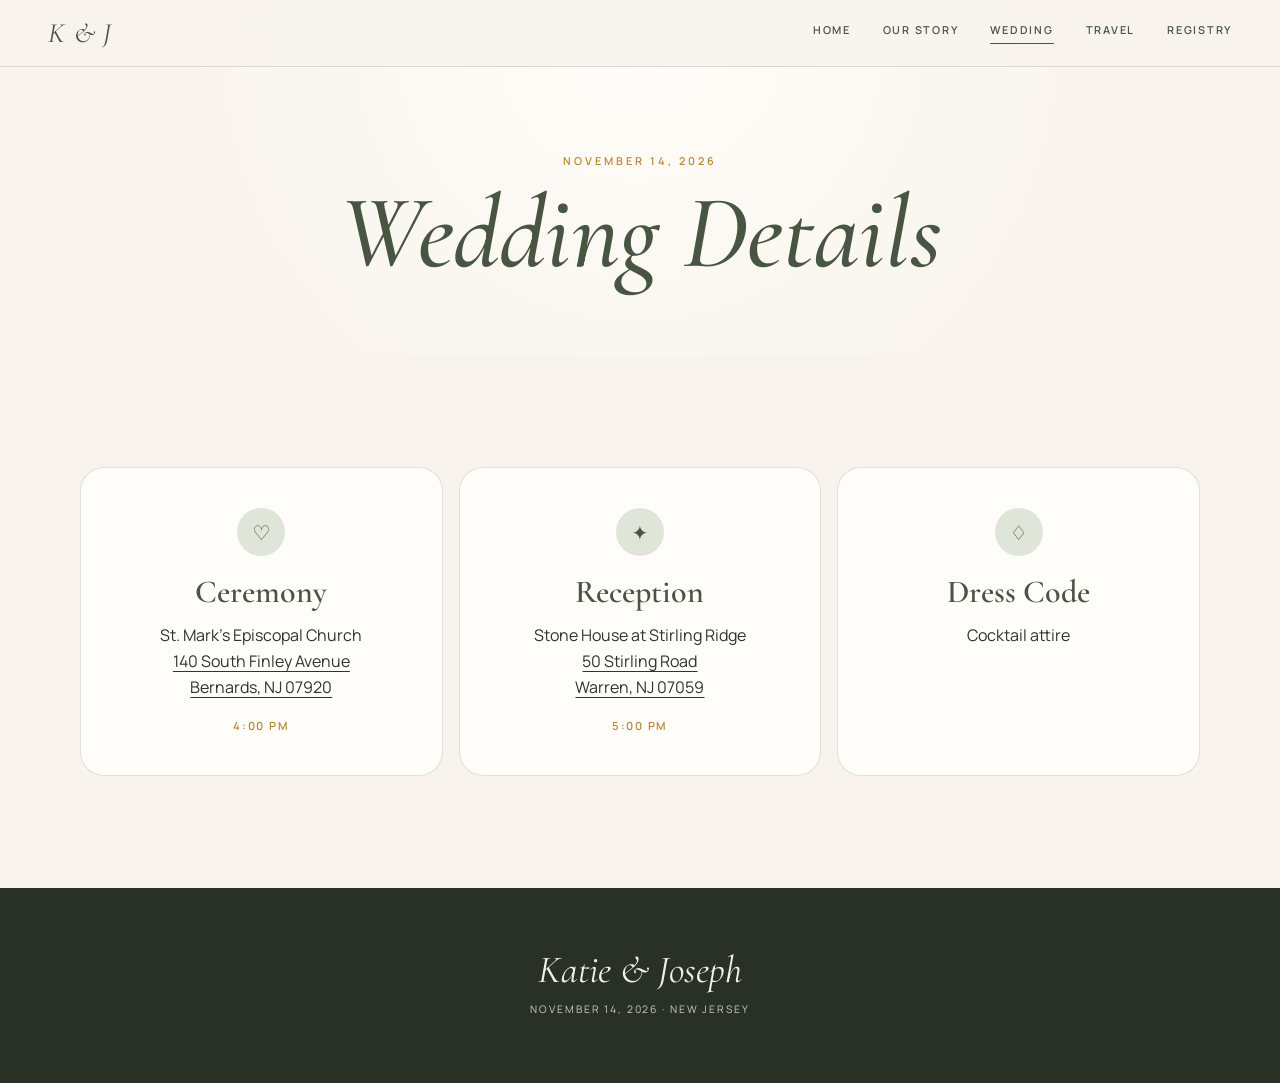
==== details.html @ 3d5af37b "Add files via upload" ====
<!doctype html><html lang="en" class="interior"><head><meta charset="utf-8"><meta name="viewport" content="width=device-width,initial-scale=1,viewport-fit=cover"><meta name="theme-color" content="#f8f4ed"><title>Wedding Details — Katie & Joseph</title><link rel="stylesheet" href="styles.css"></head><body>
<a class="skip-link" href="#main">Skip to content</a><nav class="site-nav" aria-label="Main navigation"><a class="brand" href="index.html">K & J</a><div class="nav-links"><a href="index.html">Home</a><a href="our-story.html">Our Story</a><a class="active" href="details.html">Wedding</a><a href="travel.html">Travel</a><a href="registry.html">Registry</a></div></nav>
<header class="page-hero"><p class="eyebrow">November 14, 2026</p><h1 class="display">Wedding Details</h1></header>
<main id="main"><section class="section"><div class="container details-grid reveal"><article class="detail"><div class="detail-icon" aria-hidden="true">♡</div><h3>Ceremony</h3><p>St. Mark’s Episcopal Church<br><a href="https://maps.google.com/?cid=13200255935323995709" target="_blank" rel="noopener">140 South Finley Avenue<br>Bernards, NJ 07920</a></p><span class="time">4:00 PM</span></article><article class="detail"><div class="detail-icon" aria-hidden="true">✦</div><h3>Reception</h3><p>Stone House at Stirling Ridge<br><a href="https://www.google.com/maps/search/?api=1&amp;query=40.64348480,-74.47051390&amp;query_place_id=ChIJ1TE_xcC7w4kRftOSk5ITYf4" target="_blank" rel="noopener">50 Stirling Road<br>Warren, NJ 07059</a></p><span class="time">5:00 PM</span></article><article class="detail"><div class="detail-icon" aria-hidden="true">♢</div><h3>Dress Code</h3><p>Cocktail attire</p></article></div></section></main>
<footer><div class="footer-mark">Katie & Joseph</div><p class="footer-copy">November 14, 2026 · New Jersey</p></footer><nav class="mobile-dock" aria-label="Quick navigation"><a href="index.html">Home</a><a class="active" href="details.html">Wedding</a><a href="travel.html">Travel</a><a href="registry.html">Registry</a></nav><script src="main.js"></script></body></html>
---- styles.css ----
@import url('https://fonts.googleapis.com/css2?family=Cormorant+Garamond:ital,wght@0,500;0,600;1,500;1,600&family=Manrope:wght@400;500;600&display=swap');

:root{
  --cream:#f8f4ed;--paper:#fffdf9;--ink:#2f342d;--olive:#495543;--sage:#dfe5d9;
  --gold:#b88b35;--gold-soft:#e9d8b4;--line:rgba(73,85,67,.17);
  --shadow:0 18px 45px rgba(39,48,36,.12);--radius:24px;
}
*{box-sizing:border-box;margin:0;padding:0}
html{scroll-behavior:smooth;background:var(--cream)}
body{font-family:Manrope,system-ui,sans-serif;color:var(--ink);background:var(--cream);line-height:1.65;overflow-x:hidden;-webkit-font-smoothing:antialiased}
img{display:block;width:100%;height:auto}a{color:inherit}button{font:inherit}.skip-link{position:fixed;left:1rem;top:-5rem;z-index:999;background:var(--ink);color:#fff;padding:.8rem 1rem;border-radius:999px}.skip-link:focus{top:1rem}
:focus-visible{outline:3px solid var(--gold);outline-offset:4px}

.site-nav{position:fixed;inset:0 0 auto;z-index:100;display:flex;align-items:center;justify-content:space-between;padding:.85rem 1rem;color:#fff;transition:.3s;background:linear-gradient(180deg,rgba(19,26,18,.55),transparent)}
.site-nav.scrolled,.interior .site-nav{background:rgba(248,244,237,.94);color:var(--olive);border-bottom:1px solid var(--line);backdrop-filter:blur(18px);-webkit-backdrop-filter:blur(18px)}
.brand{font:italic 1.75rem 'Cormorant Garamond',serif;text-decoration:none;letter-spacing:.03em;z-index:102}
.menu-btn{display:grid;place-items:center;width:46px;height:46px;border:1px solid currentColor;border-radius:50%;background:transparent;color:inherit;cursor:pointer;z-index:102}
.menu-icon,.menu-icon:before,.menu-icon:after{display:block;width:19px;height:1.5px;background:currentColor;transition:.25s;content:''}.menu-icon:before{transform:translateY(-6px)}.menu-icon:after{transform:translateY(4.5px)}
.menu-btn[aria-expanded="true"] .menu-icon{background:transparent}.menu-btn[aria-expanded="true"] .menu-icon:before{transform:translateY(0) rotate(45deg)}.menu-btn[aria-expanded="true"] .menu-icon:after{transform:translateY(-1.5px) rotate(-45deg)}
.nav-links{position:fixed;inset:0;display:flex;flex-direction:column;justify-content:center;align-items:center;gap:1.15rem;background:rgba(248,244,237,.98);color:var(--olive);opacity:0;visibility:hidden;transform:translateY(-12px);transition:.28s;z-index:101}
.nav-links.open{opacity:1;visibility:visible;transform:none}.nav-links a{font:500 clamp(1.7rem,8vw,2.5rem) 'Cormorant Garamond',serif;text-decoration:none}.nav-links a.active{color:var(--gold)}

.hero{min-height:100svh;position:relative;display:grid;place-items:end center;text-align:center;color:#fff;background:#293126;overflow:hidden}
.hero-media,.hero-media:after{position:absolute;inset:0}.hero-media img{height:100%;object-fit:cover;object-position:58% 8%;filter:grayscale(1) contrast(.95)}.hero-media:after{content:'';background:linear-gradient(180deg,rgba(15,20,14,.2),rgba(15,20,14,.16) 38%,rgba(15,20,14,.82))}
.hero-content{position:relative;z-index:2;width:100%;padding:.5rem 1.25rem 5rem;animation:rise .9s both}.kicker,.eyebrow{font-size:.68rem;font-weight:600;letter-spacing:.28em;text-transform:uppercase}.kicker{margin-bottom:1.2rem;color:#f5e9d0;position:relative;top:12px}.hero h1{font:italic 500 clamp(4.3rem,21vw,8rem)/.72 'Cormorant Garamond',serif;text-shadow:0 3px 28px rgba(0,0,0,.2)}.hero h1 span{display:block;font-size:.42em;color:var(--gold-soft);line-height:.8;margin:.22em 0}.hero-date{margin-top:2rem;font:600 1.3rem 'Cormorant Garamond',serif;letter-spacing:.15em}.hero-place{font-size:.7rem;letter-spacing:.25em;text-transform:uppercase;margin-top:.4rem}.scroll-cue{position:absolute;bottom:1.4rem;z-index:2;font-size:.62rem;letter-spacing:.22em;text-transform:uppercase}.scroll-cue:after{content:'';display:block;width:1px;height:34px;background:rgba(255,255,255,.7);margin:.7rem auto 0}

.section{padding:5.5rem 1rem}.container{width:min(1120px,100%);margin:auto}.narrow{width:min(720px,100%);margin:auto}.center{text-align:center}.eyebrow{color:var(--gold);margin-bottom:.9rem}.display{font:italic 500 clamp(2.8rem,12vw,5rem)/.95 'Cormorant Garamond',serif;color:var(--olive)}.lede{font:500 clamp(1.3rem,5.5vw,1.8rem)/1.45 'Cormorant Garamond',serif;color:#596052}.button{display:inline-flex;align-items:center;justify-content:center;min-height:52px;margin-top:1.7rem;padding:.9rem 1.4rem;border:0;border-radius:999px;background:var(--olive);color:#fff;text-decoration:none;font-size:.7rem;font-weight:600;letter-spacing:.18em;text-transform:uppercase;box-shadow:0 10px 22px rgba(73,85,67,.18);transition:.2s}.button:active{transform:scale(.98)}.button.gold{background:var(--gold)}

.intro{display:grid;gap:2.4rem}.intro-photo{position:relative;border-radius:180px 180px var(--radius) var(--radius);overflow:hidden;box-shadow:var(--shadow);border:1px solid var(--gold)}.intro-photo:after{content:'';position:absolute;inset:12px;border:1px solid rgba(255,255,255,.5);border-radius:inherit;pointer-events:none}.intro-photo img{aspect-ratio:4/5;object-fit:cover;object-position:center top}.intro-copy p{margin-top:1.2rem}.text-link{display:inline-flex;align-items:center;gap:.55rem;margin-top:1.5rem;color:var(--olive);font-size:.72rem;font-weight:600;letter-spacing:.16em;text-transform:uppercase;text-decoration:none}.text-link:after{content:'→';font-size:1rem;color:var(--gold)}

.countdown-section{background:var(--olive);color:#fff;padding:3.6rem 1rem;text-align:center}.countdown-section .eyebrow{color:var(--gold-soft)}.countdown{display:grid;grid-template-columns:repeat(3,1fr);gap:.6rem;max-width:520px;margin:1.4rem auto 0}.countdown>div{padding:1rem .25rem;border:1px solid rgba(255,255,255,.14);border-radius:18px}.countdown .num{font:500 clamp(2.1rem,10vw,3.8rem)/1 'Cormorant Garamond',serif;color:#f1dfbd}.countdown .lbl{font-size:.58rem;letter-spacing:.16em;text-transform:uppercase;margin-top:.5rem}
.cards{display:grid;gap:1rem;margin-top:2.2rem}.card{padding:2rem 1.35rem;background:var(--paper);border:1px solid var(--line);border-radius:var(--radius);box-shadow:0 8px 22px rgba(47,52,45,.04)}.card .number{font:italic 1.35rem 'Cormorant Garamond',serif;color:var(--gold)}.card h3{font:600 1.8rem 'Cormorant Garamond',serif;color:var(--olive);margin:.35rem 0}.card p{font-size:.9rem;color:#62675e}

.page-hero{padding:9.5rem 1rem 4.5rem;text-align:center;background:radial-gradient(circle at 50% 10%,#fffdf9,var(--cream) 65%)}.page-hero .display{font-size:clamp(3.5rem,17vw,6.5rem)}
.story-layout{display:grid;gap:2.5rem}.story-layout>img{aspect-ratio:3/4;object-fit:cover;object-position:center top;border-radius:180px 180px var(--radius) var(--radius);box-shadow:var(--shadow);border:1px solid var(--gold)}.story-copy .display{margin-bottom:1.6rem}.story-copy p{margin-bottom:1.15rem}.signature{font:italic 1.55rem 'Cormorant Garamond',serif;color:var(--olive)}.timeline-graphic{margin:3rem auto 0;border:1px solid var(--gold-soft);border-radius:20px;box-shadow:var(--shadow)}
.details-grid{display:grid;gap:1rem}.detail{padding:2rem 1.25rem;text-align:center;background:var(--paper);border:1px solid var(--line);border-radius:var(--radius)}.detail-icon{display:grid;place-items:center;width:48px;height:48px;margin:0 auto 1rem;border-radius:50%;background:var(--sage);color:var(--olive);font-size:1.25rem}.detail h3{font:600 2rem 'Cormorant Garamond',serif;color:var(--olive)}.detail p{margin-top:.65rem}.detail a{text-underline-offset:4px}.detail .time{display:block;margin-top:1rem;color:var(--gold);font-size:.7rem;font-weight:600;letter-spacing:.16em;text-transform:uppercase}
.info-card{padding:2rem 1.25rem;border-radius:var(--radius);background:var(--paper);border:1px solid var(--line);box-shadow:var(--shadow)}.info-card p+p{margin-top:1rem}.hotel-meta{display:flex;flex-wrap:wrap;justify-content:center;gap:.55rem;margin-top:1.3rem}.pill{padding:.55rem .8rem;border-radius:999px;background:var(--sage);color:var(--olive);font-size:.72rem;font-weight:600}
.registry-note{max-width:560px;margin:0 auto}.registry-heart{font:italic 3.6rem 'Cormorant Garamond',serif;color:var(--gold);line-height:1;margin-bottom:.5rem}

footer{padding:3.7rem 1rem 6.5rem;background:#293126;color:#eef0ea;text-align:center}.footer-mark{font:italic 2.4rem 'Cormorant Garamond',serif}.footer-copy{margin-top:.5rem;color:#c9cebf;font-size:.65rem;letter-spacing:.18em;text-transform:uppercase}
.mobile-dock{position:fixed;left:50%;bottom:max(.7rem,env(safe-area-inset-bottom));z-index:80;display:flex;gap:.25rem;width:calc(100% - 1.2rem);max-width:420px;padding:.4rem;transform:translateX(-50%);border:1px solid rgba(255,255,255,.55);border-radius:999px;background:rgba(255,253,249,.91);box-shadow:0 12px 40px rgba(35,42,32,.2);backdrop-filter:blur(16px);-webkit-backdrop-filter:blur(16px)}.mobile-dock a{flex:1;display:grid;place-items:center;min-height:44px;border-radius:999px;color:var(--olive);text-decoration:none;font-size:.61rem;font-weight:600;letter-spacing:.08em;text-transform:uppercase}.mobile-dock a.active{background:var(--olive);color:#fff}
.reveal{opacity:0;transform:translateY(18px);transition:.7s ease}.reveal.visible{opacity:1;transform:none}
@keyframes rise{from{opacity:0;transform:translateY(18px)}to{opacity:1;transform:none}}
@media (min-width:760px){.site-nav{padding:1rem 3rem}.menu-btn{display:none}.nav-links{position:static;display:flex;flex-direction:row;gap:2rem;background:none;color:inherit;opacity:1;visibility:visible;transform:none}.nav-links a{font:600 .68rem Manrope,sans-serif;letter-spacing:.16em;text-transform:uppercase}.nav-links a.active{color:inherit}.nav-links a:after{content:'';display:block;width:0;height:1px;margin-top:.35rem;background:currentColor;transition:.2s}.nav-links a:hover:after,.nav-links a.active:after{width:100%}.hero-content{padding:0 1.25rem 6rem}.hero h1 span{display:inline-block;margin:0 .08em}.section{padding:7rem 2rem}.intro,.story-layout{grid-template-columns:1fr 1fr;gap:5rem;align-items:center}.cards,.details-grid{grid-template-columns:repeat(3,1fr)}.mobile-dock{display:none}footer{padding-bottom:4rem}.timeline-graphic{max-width:800px}}
@media (min-width:1000px){.hero-media img{object-position:50% 22%}.intro-photo{max-width:470px}.card{padding:2.4rem 1.7rem}.detail{padding:2.5rem 1.7rem}}
@media (prefers-reduced-motion:reduce){html{scroll-behavior:auto}.reveal,.hero-content{opacity:1;transform:none;transition:none;animation:none}}
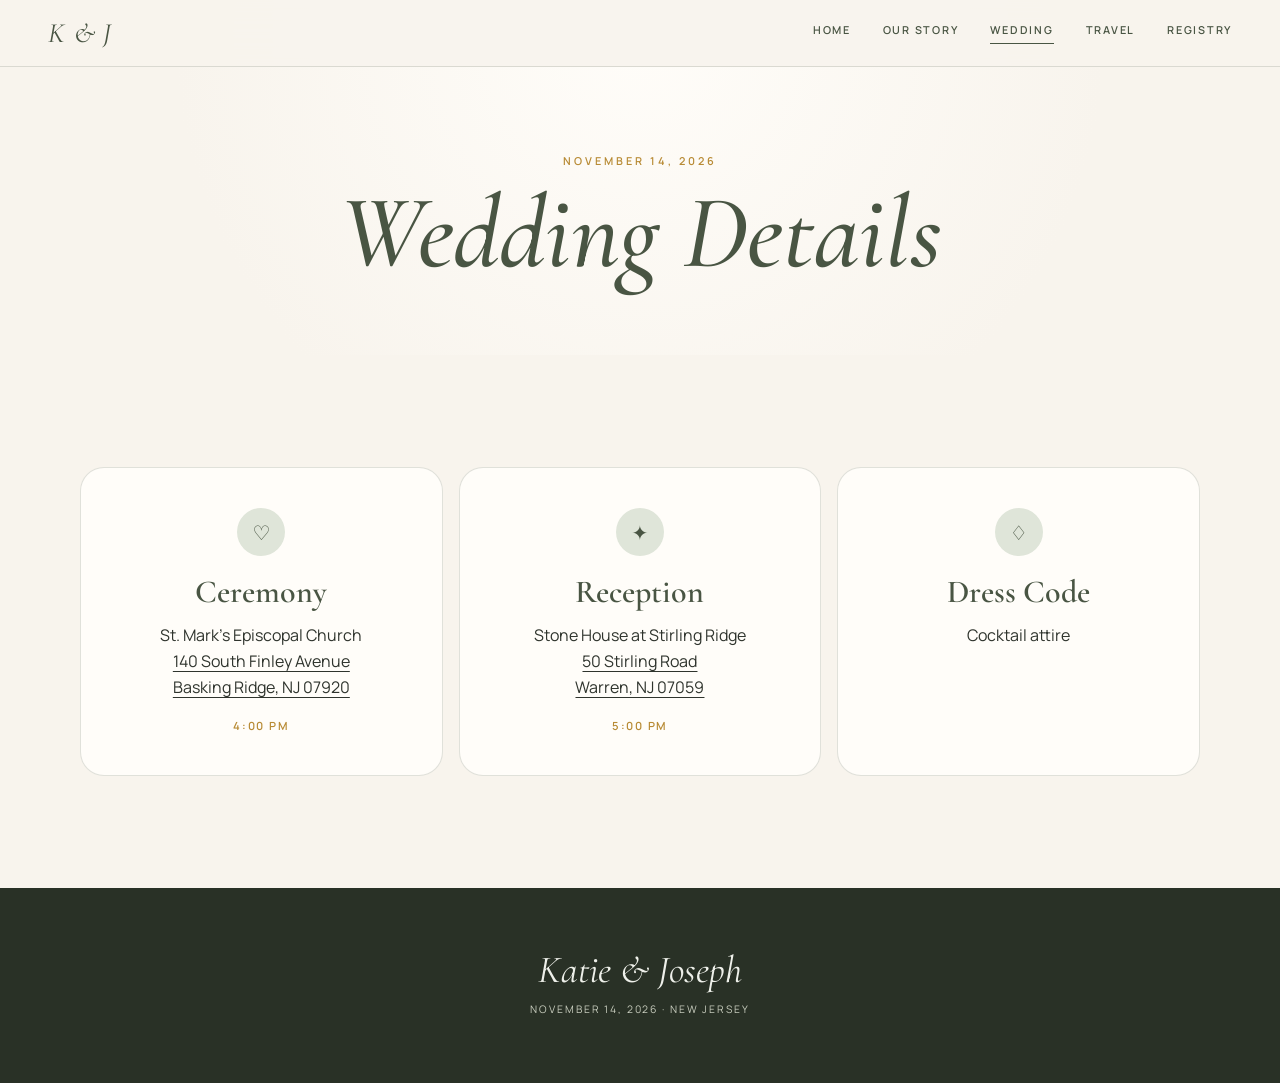
==== commit 42eff2d1: "Update details.html" ====
--- a/details.html
+++ b/details.html
@@ -1,5 +1,5 @@
 <!doctype html><html lang="en" class="interior"><head><meta charset="utf-8"><meta name="viewport" content="width=device-width,initial-scale=1,viewport-fit=cover"><meta name="theme-color" content="#f8f4ed"><title>Wedding Details — Katie & Joseph</title><link rel="stylesheet" href="styles.css"></head><body>
 <a class="skip-link" href="#main">Skip to content</a><nav class="site-nav" aria-label="Main navigation"><a class="brand" href="index.html">K & J</a><div class="nav-links"><a href="index.html">Home</a><a href="our-story.html">Our Story</a><a class="active" href="details.html">Wedding</a><a href="travel.html">Travel</a><a href="registry.html">Registry</a></div></nav>
 <header class="page-hero"><p class="eyebrow">November 14, 2026</p><h1 class="display">Wedding Details</h1></header>
-<main id="main"><section class="section"><div class="container details-grid reveal"><article class="detail"><div class="detail-icon" aria-hidden="true">♡</div><h3>Ceremony</h3><p>St. Mark’s Episcopal Church<br><a href="https://maps.google.com/?cid=13200255935323995709" target="_blank" rel="noopener">140 South Finley Avenue<br>Bernards, NJ 07920</a></p><span class="time">4:00 PM</span></article><article class="detail"><div class="detail-icon" aria-hidden="true">✦</div><h3>Reception</h3><p>Stone House at Stirling Ridge<br><a href="https://www.google.com/maps/search/?api=1&amp;query=40.64348480,-74.47051390&amp;query_place_id=ChIJ1TE_xcC7w4kRftOSk5ITYf4" target="_blank" rel="noopener">50 Stirling Road<br>Warren, NJ 07059</a></p><span class="time">5:00 PM</span></article><article class="detail"><div class="detail-icon" aria-hidden="true">♢</div><h3>Dress Code</h3><p>Cocktail attire</p></article></div></section></main>
+<main id="main"><section class="section"><div class="container details-grid reveal"><article class="detail"><div class="detail-icon" aria-hidden="true">♡</div><h3>Ceremony</h3><p>St. Mark’s Episcopal Church<br><a href="https://maps.google.com/?cid=13200255935323995709" target="_blank" rel="noopener">140 South Finley Avenue<br>Basking Ridge, NJ 07920</a></p><span class="time">4:00 PM</span></article><article class="detail"><div class="detail-icon" aria-hidden="true">✦</div><h3>Reception</h3><p>Stone House at Stirling Ridge<br><a href="https://www.google.com/maps/search/?api=1&amp;query=40.64348480,-74.47051390&amp;query_place_id=ChIJ1TE_xcC7w4kRftOSk5ITYf4" target="_blank" rel="noopener">50 Stirling Road<br>Warren, NJ 07059</a></p><span class="time">5:00 PM</span></article><article class="detail"><div class="detail-icon" aria-hidden="true">♢</div><h3>Dress Code</h3><p>Cocktail attire</p></article></div></section></main>
 <footer><div class="footer-mark">Katie & Joseph</div><p class="footer-copy">November 14, 2026 · New Jersey</p></footer><nav class="mobile-dock" aria-label="Quick navigation"><a href="index.html">Home</a><a class="active" href="details.html">Wedding</a><a href="travel.html">Travel</a><a href="registry.html">Registry</a></nav><script src="main.js"></script></body></html>
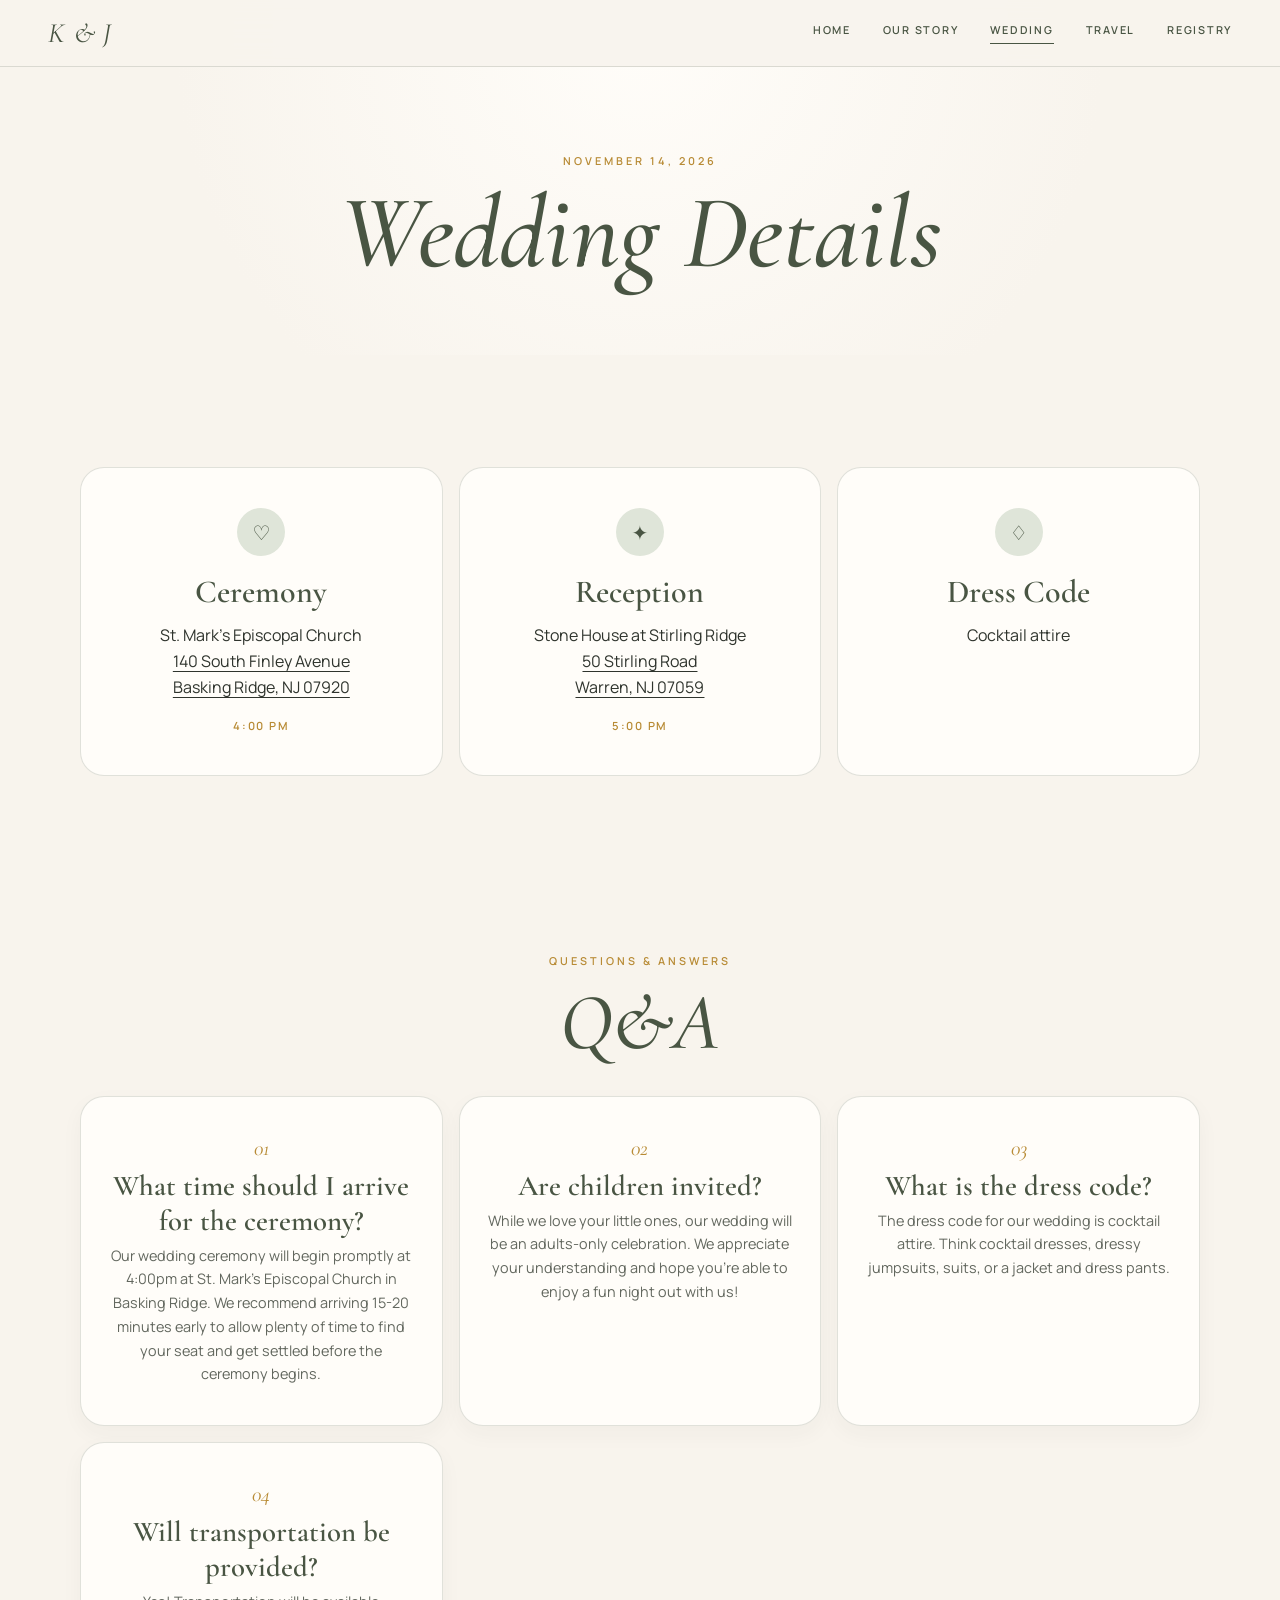
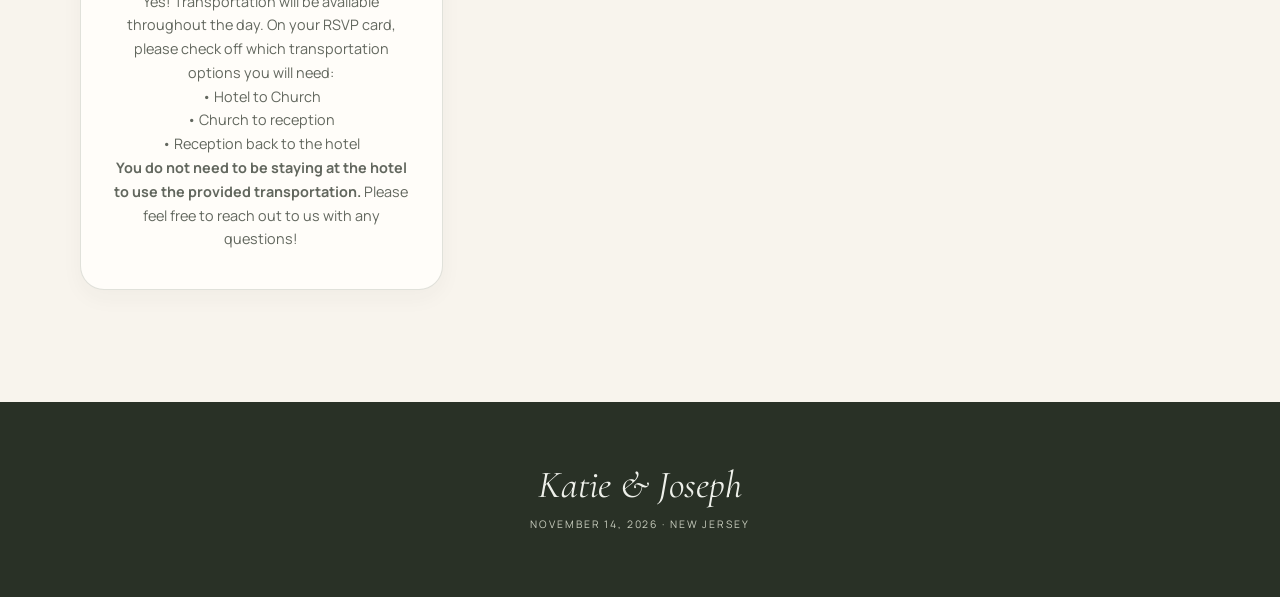
==== commit 1c185b8d: "Update details.html" ====
--- a/details.html
+++ b/details.html
@@ -1,5 +1,5 @@
 <!doctype html><html lang="en" class="interior"><head><meta charset="utf-8"><meta name="viewport" content="width=device-width,initial-scale=1,viewport-fit=cover"><meta name="theme-color" content="#f8f4ed"><title>Wedding Details — Katie & Joseph</title><link rel="stylesheet" href="styles.css"></head><body>
 <a class="skip-link" href="#main">Skip to content</a><nav class="site-nav" aria-label="Main navigation"><a class="brand" href="index.html">K & J</a><div class="nav-links"><a href="index.html">Home</a><a href="our-story.html">Our Story</a><a class="active" href="details.html">Wedding</a><a href="travel.html">Travel</a><a href="registry.html">Registry</a></div></nav>
 <header class="page-hero"><p class="eyebrow">November 14, 2026</p><h1 class="display">Wedding Details</h1></header>
-<main id="main"><section class="section"><div class="container details-grid reveal"><article class="detail"><div class="detail-icon" aria-hidden="true">♡</div><h3>Ceremony</h3><p>St. Mark’s Episcopal Church<br><a href="https://maps.google.com/?cid=13200255935323995709" target="_blank" rel="noopener">140 South Finley Avenue<br>Basking Ridge, NJ 07920</a></p><span class="time">4:00 PM</span></article><article class="detail"><div class="detail-icon" aria-hidden="true">✦</div><h3>Reception</h3><p>Stone House at Stirling Ridge<br><a href="https://www.google.com/maps/search/?api=1&amp;query=40.64348480,-74.47051390&amp;query_place_id=ChIJ1TE_xcC7w4kRftOSk5ITYf4" target="_blank" rel="noopener">50 Stirling Road<br>Warren, NJ 07059</a></p><span class="time">5:00 PM</span></article><article class="detail"><div class="detail-icon" aria-hidden="true">♢</div><h3>Dress Code</h3><p>Cocktail attire</p></article></div></section></main>
+<main id="main"><section class="section"><div class="container details-grid reveal"><article class="detail"><div class="detail-icon" aria-hidden="true">♡</div><h3>Ceremony</h3><p>St. Mark’s Episcopal Church<br><a href="https://maps.google.com/?cid=13200255935323995709" target="_blank" rel="noopener">140 South Finley Avenue<br>Basking Ridge, NJ 07920</a></p><span class="time">4:00 PM</span></article><article class="detail"><div class="detail-icon" aria-hidden="true">✦</div><h3>Reception</h3><p>Stone House at Stirling Ridge<br><a href="https://www.google.com/maps/search/?api=1&amp;query=40.64348480,-74.47051390&amp;query_place_id=ChIJ1TE_xcC7w4kRftOSk5ITYf4" target="_blank" rel="noopener">50 Stirling Road<br>Warren, NJ 07059</a></p><span class="time">5:00 PM</span></article><article class="detail"><div class="detail-icon" aria-hidden="true">♢</div><h3>Dress Code</h3><p>Cocktail attire</p></article></div></section><section class="section center" style="padding-top:4rem;"><div class="container reveal"><p class="eyebrow">Questions &amp; Answers</p><h2 class="display">Q&amp;A</h2><div class="cards"><article class="card"><span class="number">01</span><h3>What time should I arrive for the ceremony?</h3><p>Our wedding ceremony will begin promptly at 4:00pm at St. Mark's Episcopal Church in Basking Ridge. We recommend arriving 15-20 minutes early to allow plenty of time to find your seat and get settled before the ceremony begins.</p></article><article class="card"><span class="number">02</span><h3>Are children invited?</h3><p>While we love your little ones, our wedding will be an adults-only celebration. We appreciate your understanding and hope you're able to enjoy a fun night out with us!</p></article><article class="card"><span class="number">03</span><h3>What is the dress code?</h3><p>The dress code for our wedding is cocktail attire. Think cocktail dresses, dressy jumpsuits, suits, or a jacket and dress pants.</p></article><article class="card"><span class="number">04</span><h3>Will transportation be provided?</h3><p>Yes! Transportation will be available throughout the day. On your RSVP card, please check off which transportation options you will need:</p><p>• Hotel to Church<br>• Church to reception<br>• Reception back to the hotel</p><p><strong>You do not need to be staying at the hotel to use the provided transportation.</strong> Please feel free to reach out to us with any questions!</p></article></div></div></section></main>
 <footer><div class="footer-mark">Katie & Joseph</div><p class="footer-copy">November 14, 2026 · New Jersey</p></footer><nav class="mobile-dock" aria-label="Quick navigation"><a href="index.html">Home</a><a class="active" href="details.html">Wedding</a><a href="travel.html">Travel</a><a href="registry.html">Registry</a></nav><script src="main.js"></script></body></html>
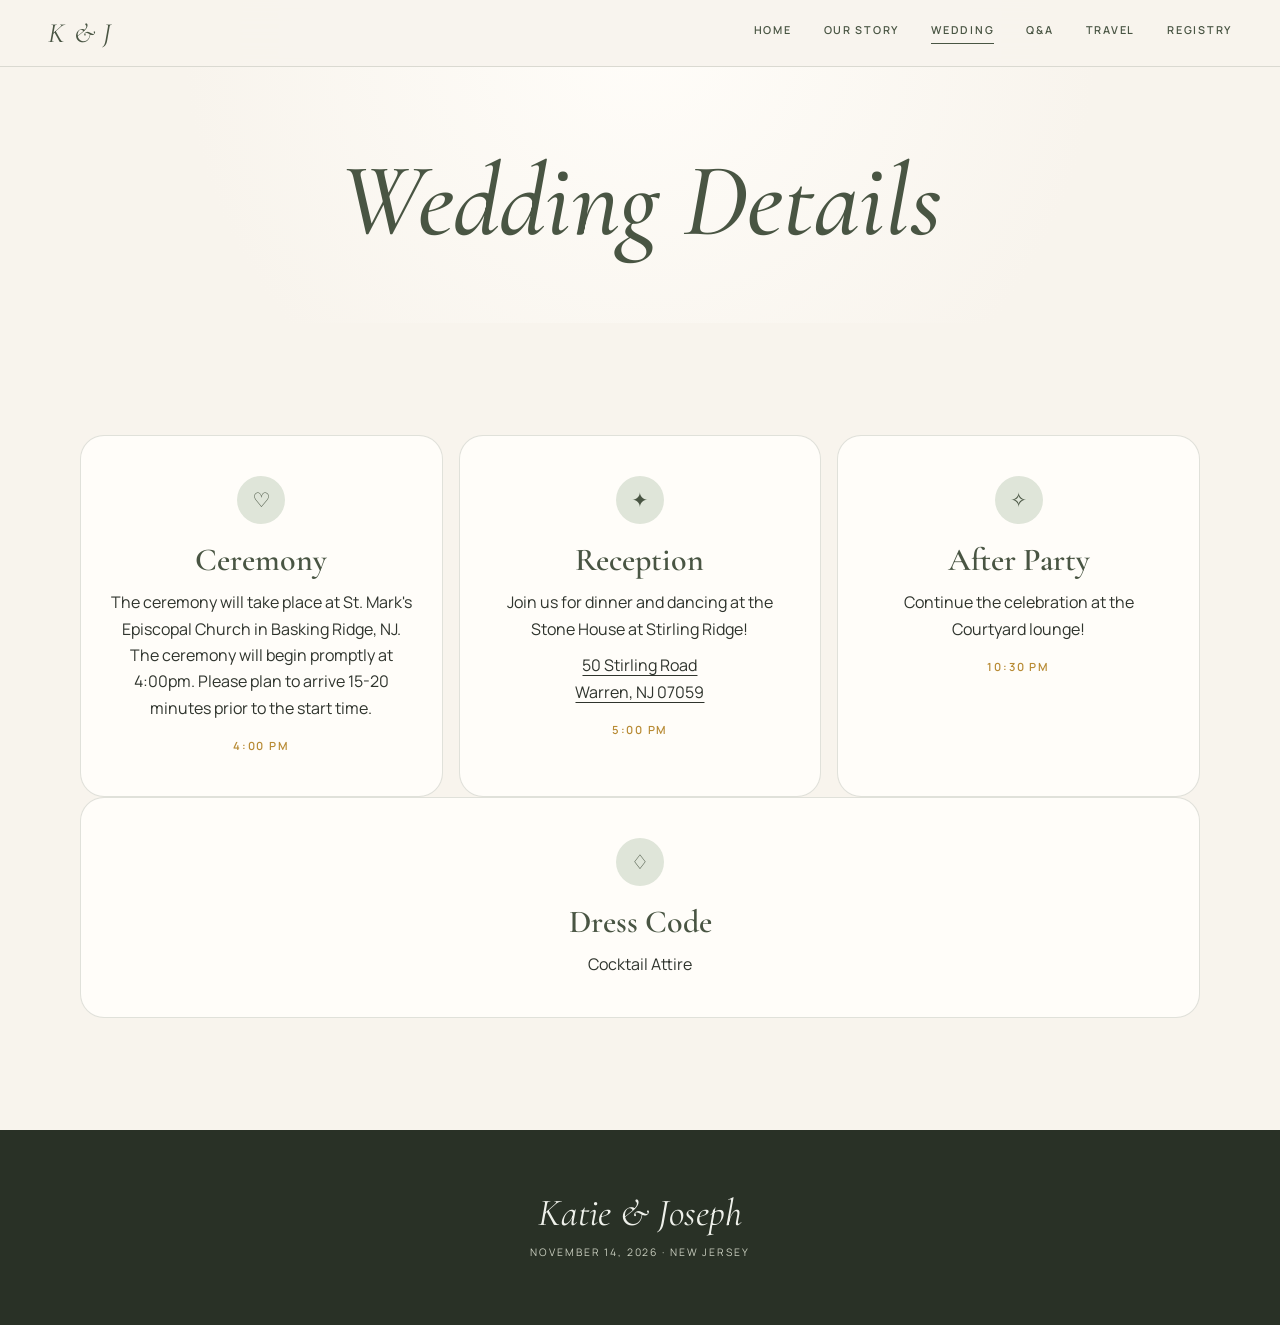
==== commit 92abc55c: "Update details.html" ====
--- a/details.html
+++ b/details.html
@@ -1,5 +1,5 @@
 <!doctype html><html lang="en" class="interior"><head><meta charset="utf-8"><meta name="viewport" content="width=device-width,initial-scale=1,viewport-fit=cover"><meta name="theme-color" content="#f8f4ed"><title>Wedding Details — Katie & Joseph</title><link rel="stylesheet" href="styles.css"></head><body>
-<a class="skip-link" href="#main">Skip to content</a><nav class="site-nav" aria-label="Main navigation"><a class="brand" href="index.html">K & J</a><div class="nav-links"><a href="index.html">Home</a><a href="our-story.html">Our Story</a><a class="active" href="details.html">Wedding</a><a href="travel.html">Travel</a><a href="registry.html">Registry</a></div></nav>
-<header class="page-hero"><p class="eyebrow">November 14, 2026</p><h1 class="display">Wedding Details</h1></header>
-<main id="main"><section class="section"><div class="container details-grid reveal"><article class="detail"><div class="detail-icon" aria-hidden="true">♡</div><h3>Ceremony</h3><p>St. Mark’s Episcopal Church<br><a href="https://maps.google.com/?cid=13200255935323995709" target="_blank" rel="noopener">140 South Finley Avenue<br>Basking Ridge, NJ 07920</a></p><span class="time">4:00 PM</span></article><article class="detail"><div class="detail-icon" aria-hidden="true">✦</div><h3>Reception</h3><p>Stone House at Stirling Ridge<br><a href="https://www.google.com/maps/search/?api=1&amp;query=40.64348480,-74.47051390&amp;query_place_id=ChIJ1TE_xcC7w4kRftOSk5ITYf4" target="_blank" rel="noopener">50 Stirling Road<br>Warren, NJ 07059</a></p><span class="time">5:00 PM</span></article><article class="detail"><div class="detail-icon" aria-hidden="true">♢</div><h3>Dress Code</h3><p>Cocktail attire</p></article></div></section><section class="section center" style="padding-top:4rem;"><div class="container reveal"><p class="eyebrow">Questions &amp; Answers</p><h2 class="display">Q&amp;A</h2><div class="cards"><article class="card"><span class="number">01</span><h3>What time should I arrive for the ceremony?</h3><p>Our wedding ceremony will begin promptly at 4:00pm at St. Mark's Episcopal Church in Basking Ridge. We recommend arriving 15-20 minutes early to allow plenty of time to find your seat and get settled before the ceremony begins.</p></article><article class="card"><span class="number">02</span><h3>Are children invited?</h3><p>While we love your little ones, our wedding will be an adults-only celebration. We appreciate your understanding and hope you're able to enjoy a fun night out with us!</p></article><article class="card"><span class="number">03</span><h3>What is the dress code?</h3><p>The dress code for our wedding is cocktail attire. Think cocktail dresses, dressy jumpsuits, suits, or a jacket and dress pants.</p></article><article class="card"><span class="number">04</span><h3>Will transportation be provided?</h3><p>Yes! Transportation will be available throughout the day. On your RSVP card, please check off which transportation options you will need:</p><p>• Hotel to Church<br>• Church to reception<br>• Reception back to the hotel</p><p><strong>You do not need to be staying at the hotel to use the provided transportation.</strong> Please feel free to reach out to us with any questions!</p></article></div></div></section></main>
-<footer><div class="footer-mark">Katie & Joseph</div><p class="footer-copy">November 14, 2026 · New Jersey</p></footer><nav class="mobile-dock" aria-label="Quick navigation"><a href="index.html">Home</a><a class="active" href="details.html">Wedding</a><a href="travel.html">Travel</a><a href="registry.html">Registry</a></nav><script src="main.js"></script></body></html>
+<a class="skip-link" href="#main">Skip to content</a><nav class="site-nav" aria-label="Main navigation"><a class="brand" href="index.html">K & J</a><div class="nav-links"><a href="index.html">Home</a><a href="our-story.html">Our Story</a><a class="active" href="details.html">Wedding</a><a href="q-and-a.html">Q&A</a><a href="travel.html">Travel</a><a href="registry.html">Registry</a></div></nav>
+<header class="page-hero"><h1 class="display">Wedding Details</h1></header>
+<main id="main"><section class="section"><div class="container details-grid reveal"><article class="detail"><div class="detail-icon" aria-hidden="true">♡</div><h3>Ceremony</h3><p>The ceremony will take place at St. Mark's Episcopal Church in Basking Ridge, NJ. The ceremony will begin promptly at 4:00pm. Please plan to arrive 15-20 minutes prior to the start time.</p><span class="time">4:00 PM</span></article><article class="detail"><div class="detail-icon" aria-hidden="true">✦</div><h3>Reception</h3><p>Join us for dinner and dancing at the Stone House at Stirling Ridge!</p><p><a href="https://www.google.com/maps/search/?api=1&amp;query=40.64348480,-74.47051390&amp;query_place_id=ChIJ1TE_xcC7w4kRftOSk5ITYf4" target="_blank" rel="noopener">50 Stirling Road<br>Warren, NJ 07059</a></p><span class="time">5:00 PM</span></article><article class="detail"><div class="detail-icon" aria-hidden="true">✧</div><h3>After Party</h3><p>Continue the celebration at the Courtyard lounge!</p><span class="time">10:30 PM</span></article></div><div class="container reveal"><article class="detail detail-single"><div class="detail-icon" aria-hidden="true">♢</div><h3>Dress Code</h3><p>Cocktail Attire</p></article></div></section></main>
+<footer><div class="footer-mark">Katie & Joseph</div><p class="footer-copy">November 14, 2026 · New Jersey</p></footer><nav class="mobile-dock" aria-label="Quick navigation"><a href="index.html">Home</a><a class="active" href="details.html">Wedding</a><a href="q-and-a.html">Q&A</a><a href="travel.html">Travel</a><a href="registry.html">Registry</a></nav><script src="main.js"></script></body></html>
